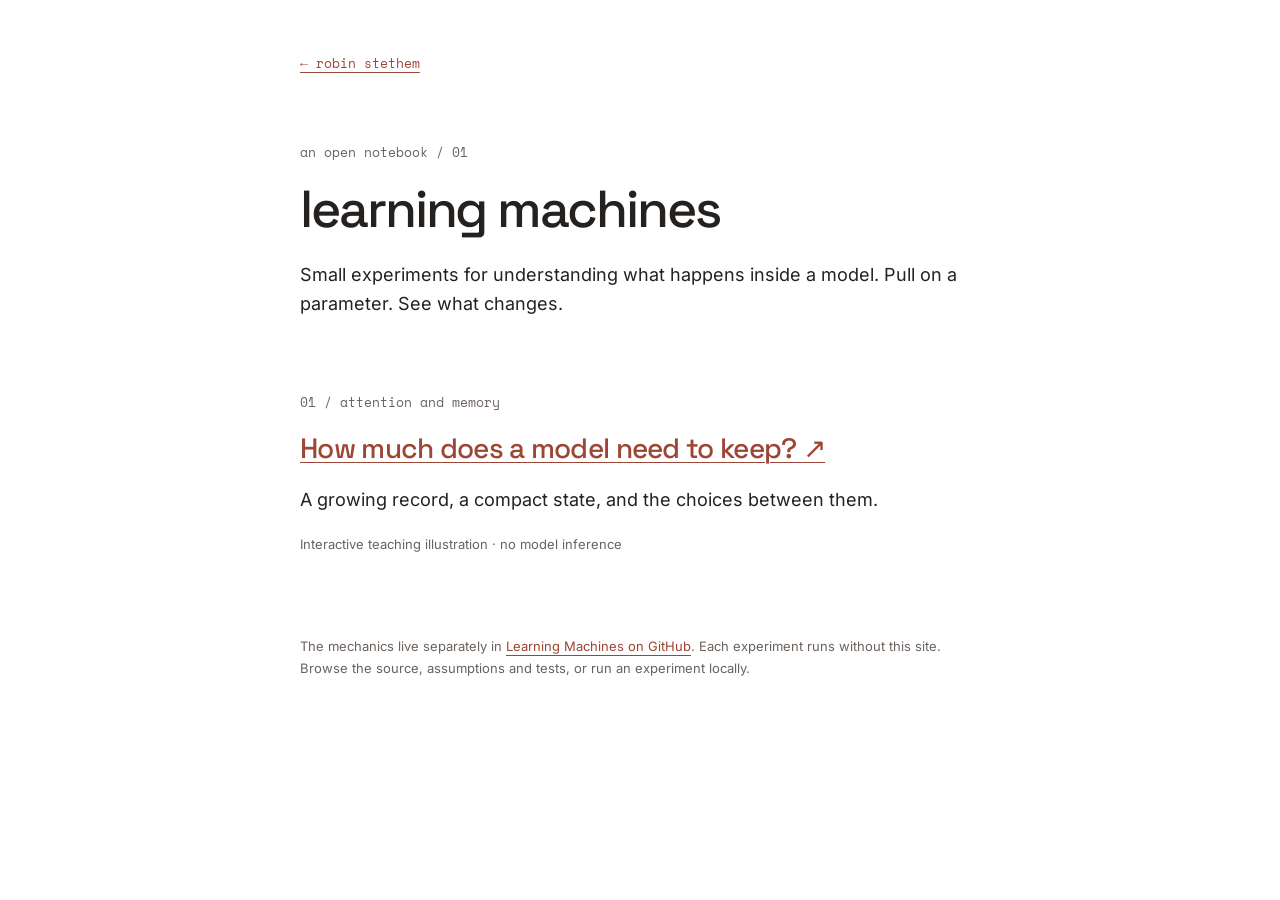
==== learning-machines/index.html @ f7db359e "Expose verified public source links and preserve mechanics MIT notice" ====
<!doctype html>
<html lang="en"><head><meta charset="utf-8"><meta name="viewport" content="width=device-width,initial-scale=1">
<title>Learning Machines · Robin Stethem</title><meta name="description" content="Small experiments for understanding machine learning.">
<link rel="canonical" href="https://stethem.com/learning-machines/">
<link rel="icon" href="../favicon.png"><link rel="stylesheet" href="../styles.css?v=20261029-2"><link rel="stylesheet" href="learning.css">
</head><body><main class="container learning-page">
<a class="back" href="../">← robin stethem</a>
<header><p class="eyebrow">an open notebook / 01</p><h1>learning machines</h1>
<p>Small experiments for understanding what happens inside a model. Pull on a parameter. See what changes.</p></header>
<section aria-labelledby="first"><p class="eyebrow">01 / attention and memory</p><h2 id="first"><a href="attention-and-memory/">How much does a model need to keep? <span aria-hidden="true">↗</span></a></h2><p>A growing record, a compact state, and the choices between them.</p><p class="small">Interactive teaching illustration · no model inference</p></section>
<footer><p>The mechanics live separately in <a href="https://github.com/rsteth/learning-machines">Learning Machines on GitHub</a>. Each experiment runs without this site. Browse the source, assumptions and tests, or run an experiment locally.</p></footer>
</main></body></html>
---- styles.css ----
@font-face {
    font-family: "Inter";
    src: url("fonts/inter-latin.woff2") format("woff2");
    font-style: normal;
    font-weight: 100 900;
    font-display: swap;
}

@font-face {
    font-family: "Space Grotesk";
    src: url("fonts/space-grotesk-latin.woff2") format("woff2");
    font-style: normal;
    font-weight: 300 700;
    font-display: swap;
}

@font-face {
    font-family: "Space Mono";
    src: url("fonts/space-mono-latin.woff2") format("woff2");
    font-style: normal;
    font-weight: 400;
    font-display: swap;
}

:root {
    --font-heading: "Space Grotesk", "Arial", sans-serif;
    --font-body: "Inter", "Arial", sans-serif;
    --font-mono: "Space Mono", "Courier New", monospace;
    --ink: #24211f;
    --muted: #6b625d;
    --accent: #9c4635;
    --accent-hover: #783326;
    --page-background: #fff;
    --header-background: #f3f1ed;
}

body {
    margin: 0;
    background: var(--page-background);
    color: var(--ink);
    font-family: var(--font-body);
    font-size: 18px;
    line-height: 1.6;
    text-align: center;
}

h1,
h2,
h3 {
    font-family: var(--font-heading);
    font-weight: 500;
}

.portfolio,
.project-detail,
.market-river-page {
    text-transform: lowercase;
}

code,
pre,
kbd,
samp {
    text-transform: none;
}

.container {
    max-width: 680px;
    margin: 0 auto;
    padding: 48px 28px 80px;
}

.centered-image {
    display: block;
    width: 100%;
    height: auto;
    margin: 0 auto;
}

.object-work {
    margin: 32px 0 0;
    text-align: left;
}

.object-work h1 {
    margin: 28px 0 20px;
    font-size: clamp(28px, 3.2vw, 38px);
    letter-spacing: -0.03em;
    line-height: 1.2;
}

.object-work p {
    margin: 24px 0;
    line-height: 1.6;
}

.container.portfolio {
    max-width: 1080px;
    padding: 48px 28px;
}

.portfolio-intro {
    margin: 0 -28px 48px;
    padding: 40px 28px 32px;
    background: var(--header-background);
}

.portfolio-intro h1 {
    margin: 0;
    font-size: clamp(48px, 4.2vw, 56px);
    line-height: 1.1;
    letter-spacing: -0.035em;
}

.project-grid {
    display: grid;
    grid-template-columns: repeat(2, minmax(0, 1fr));
    align-items: start;
    gap: 64px 32px;
    text-align: left;
}

.project-card {
    position: relative;
    min-width: 0;
}

.project-card--featured {
    grid-column: 1 / -1;
}

.project-card--last {
    grid-column: 2;
}

.project-card__content {
    display: block;
    color: inherit;
    text-decoration: none;
}

/* Only the title is the link; its ::after stretches over the whole card so
   the entire card stays clickable while the link text is just the title. */
.project-card__link {
    color: inherit;
    text-decoration: none;
}

.project-card__link::after {
    content: "";
    position: absolute;
    inset: 0;
}

.project-thumbnail {
    position: relative;
    display: block;
    aspect-ratio: 4 / 3;
    width: 100%;
    overflow: hidden;
    background: transparent;
}

.project-thumbnail img {
    position: absolute;
    inset: 0;
    display: block;
    width: 100%;
    height: 100%;
    object-fit: cover;
    object-position: center;
}

/* The museum keeps its natural composition at the full grid width. */
.project-card--featured .project-thumbnail {
    aspect-ratio: auto;
    overflow: visible;
}

.project-card--featured .project-thumbnail img {
    position: static;
    height: auto;
    object-fit: contain;
}

/* Keep the portrait's spoon bowl and the river's mountain/city in view. */
.project-thumbnail--spoon img {
    object-position: 50% 23%;
}

.project-thumbnail--market-river img {
    object-position: 50% 15%;
}

.project-card h2 {
    margin: 18px 0 10px;
    font-size: 26px;
    line-height: 1.25;
    letter-spacing: -0.025em;
}

.project-card p {
    margin: 0;
    font-size: 18px;
    line-height: 1.6;
}

.project-card__action {
    display: inline-block;
    margin-top: 14px;
    color: var(--accent);
    font-family: var(--font-mono);
    font-size: 14px;
    line-height: 1.6;
    text-decoration: underline;
    text-decoration-thickness: 1px;
    text-underline-offset: 0.25em;
}

.project-card__link:hover {
    color: inherit;
}

.project-card:has(.project-card__link:hover) .project-card__action {
    color: var(--accent-hover);
    text-decoration-thickness: 2px;
}

.project-card:has(.project-card__link:hover) h2 {
    text-decoration: underline;
    text-decoration-thickness: 1px;
    text-underline-offset: 0.18em;
}

/* Keyboard focus outlines the whole card, as before. */
@supports selector(:has(*)) {
    .project-card__link:focus-visible {
        outline: none;
    }

    .project-card:has(.project-card__link:focus-visible) {
        outline: 2px solid var(--accent);
        outline-offset: 5px;
        border-radius: 2px;
    }
}

.container.project-detail {
    padding-top: 48px;
    padding-bottom: 80px;
}

.project-detail__back {
    display: inline-block;
    font-family: var(--font-mono);
    font-size: 13px;
}

@media (max-width: 640px) {
    body {
        font-size: 17px;
    }

    .container.portfolio {
        padding: 56px 20px 40px;
    }

    .portfolio-intro {
        margin-right: -20px;
        margin-left: -20px;
        padding: 32px 20px 24px;
        margin-bottom: 36px;
    }

    .portfolio-intro h1 {
        font-size: clamp(36px, 8vw, 40px);
    }

    .project-grid {
        grid-template-columns: minmax(0, 1fr);
        gap: 48px;
    }

    .project-card--last {
        grid-column: auto;
    }

    .project-card p {
        font-size: 17px;
    }

    .container.project-detail {
        padding: 36px 20px 64px;
    }
}

.market-river {
    margin: 24px auto 72px;
    text-align: left;
}

.market-river-home {
    --market-current-width: min(558px, calc(100vw - 32px));
    --market-current-half: min(279px, calc(50vw - 16px));
    --market-peek-width: clamp(150px, 20vw, 240px);
    --market-carousel-edge: max(16px, calc(50vw - var(--market-current-half)));
    --market-card-body-height: 180px;
    --market-carousel-height: calc(var(--market-current-width) + var(--market-card-body-height) + 14px);
}

.market-river__status {
    margin: 0 0 12px;
    color: var(--muted);
    font-size: 13px;
    text-align: center;
}

.market-river-home__viewport {
    overflow-x: auto;
    overflow-y: hidden;
    overscroll-behavior-x: contain;
    scroll-padding-inline: var(--market-carousel-edge);
    scroll-snap-type: x mandatory;
    scrollbar-width: none;
    touch-action: pan-y;
    -webkit-overflow-scrolling: touch;
    width: 100vw;
    min-height: var(--market-carousel-height);
    margin-left: calc(50% - 50vw);
    padding: 2px 0 4px;
}

.market-river-home__viewport::-webkit-scrollbar,
.market-river-gallery__day-rail::-webkit-scrollbar {
    display: none;
}

.market-river-home__track {
    display: flex;
    width: max-content;
    gap: 20px;
    align-items: flex-start;
    padding: 4px var(--market-carousel-edge) 8px;
}

.market-river-home .market-river__card {
    width: var(--market-peek-width);
}

.market-river-home .market-river__card--current {
    width: var(--market-current-width);
}

.market-river-home .market-river__card--current .market-river__card-body {
    box-sizing: border-box;
    width: min(500px, calc(100vw - 40px));
    min-height: var(--market-card-body-height);
    margin-right: auto;
    margin-left: auto;
    padding-right: 20px;
    padding-left: 20px;
}

.market-river-gallery .market-river__card--current .market-river__card-body {
    min-height: var(--market-card-body-height);
}

.market-river__card {
    overflow: hidden;
    min-width: 0;
    flex: 0 0 auto;
    border: 1px solid #ddd;
    border-radius: 8px;
    background: #fff;
}

.market-river-home .market-river__card,
.market-river-gallery .market-river__card {
    margin-top: calc((var(--market-current-width) - var(--market-peek-width)) / 2);
    scroll-snap-align: center;
    scroll-snap-stop: always;
    border: 0;
    border-radius: 0;
    background: transparent;
    opacity: 0.7;
    transition:
        width 180ms ease,
        margin-top 180ms ease,
        opacity 180ms ease;
}

.market-river-home .market-river__card--current,
.market-river-gallery .market-river__card--current {
    margin-top: 0;
    opacity: 1;
}

.market-river-home .market-river__card:not(.market-river__card--current) .market-river__card-body,
.market-river-gallery .market-river__card:not(.market-river__card--current) .market-river__card-body {
    display: none;
}

.market-river-home .market-river__card:not(.market-river__card--current) .market-river__image-wrap,
.market-river-gallery .market-river__card:not(.market-river__card--current) .market-river__image-wrap {
    --market-image-feather: 28px;
    cursor: pointer;
}

.market-river__image-wrap,
.market-river__placeholder,
.market-river__image-error {
    display: grid;
    width: 100%;
    aspect-ratio: 1 / 1;
    place-items: center;
    background: #f4f4f4;
    color: #777;
    font-size: 13px;
}

.market-river__image-wrap {
    --market-image-feather: 48px;
    position: relative;
    overflow: hidden;
    background: #fff;
}

.market-river__image-wrap::after {
    content: "";
    position: absolute;
    inset: 0;
    pointer-events: none;
    background:
        linear-gradient(to right, #fff 0, rgba(255, 255, 255, 0.84) 12px, rgba(255, 255, 255, 0) var(--market-image-feather)),
        linear-gradient(to left, #fff 0, rgba(255, 255, 255, 0.84) 12px, rgba(255, 255, 255, 0) var(--market-image-feather)),
        linear-gradient(to bottom, #fff 0, rgba(255, 255, 255, 0.84) 12px, rgba(255, 255, 255, 0) var(--market-image-feather)),
        linear-gradient(to top, #fff 0, rgba(255, 255, 255, 0.84) 12px, rgba(255, 255, 255, 0) var(--market-image-feather));
}

.market-river__image-wrap img {
    display: block;
    width: 100%;
    height: 100%;
    object-fit: cover;
}

.market-river__image-wrap img[hidden],
.market-river__image-error[hidden] {
    display: none;
}

.market-river__image-error {
    padding: 12px;
    box-sizing: border-box;
    text-align: center;
}

.market-river__image-link {
    display: block;
    color: inherit;
}

.market-river__image-link:hover {
    text-decoration: none;
}

.market-river__image-link:hover img {
    filter: contrast(1.03);
}

.market-river__card-body {
    padding: 12px;
    text-align: left;
}

.market-river__eyebrow {
    display: flex;
    flex-wrap: wrap;
    gap: 4px 8px;
    justify-content: space-between;
    color: var(--muted);
    font-size: 12px;
    text-transform: lowercase;
}

.market-river__eyebrow span {
    color: #111;
    font-weight: 700;
}

.market-river__caption {
    margin: 10px 0 14px;
    font-size: 17px;
    line-height: 1.6;
}

.market-river__moods {
    display: grid;
    gap: 8px;
    margin: 0;
}

.market-river__moods div {
    min-width: 0;
}

.market-river__moods dt {
    margin-bottom: 2px;
    color: var(--muted);
    font-size: 11px;
    text-transform: lowercase;
}

.market-river__moods dd {
    margin: 0;
    overflow-wrap: anywhere;
    font-size: 13px;
}

.market-river__metadata {
    margin: 12px 0 0;
    font-size: 12px;
}

.market-river__card--empty {
    width: var(--market-current-width, 320px);
    border-style: dashed;
    color: #777;
}

.market-river__card--empty h3,
.market-river__card--empty p {
    margin-right: 12px;
    margin-left: 12px;
    text-align: center;
}

.market-river__card--empty h3 {
    margin-top: 12px;
    margin-bottom: 4px;
    color: #555;
    font-size: 14px;
}

.market-river__card--empty p {
    margin-top: 0;
    margin-bottom: 12px;
    font-size: 13px;
}

.market-river-page {
    max-width: none;
    margin: 0;
    padding: 40px 0 56px;
    text-align: left;
}

.market-river-page__back {
    display: inline-block;
    margin-left: 24px;
    color: var(--accent);
    font-family: var(--font-mono);
    font-size: 13px;
}

.market-river-page__header {
    max-width: 600px;
    margin: 48px auto 28px;
    padding: 0 20px;
    text-align: center;
}

.market-river-page h1 {
    margin: 0 0 16px;
    font-size: clamp(36px, 4.2vw, 52px);
    letter-spacing: -0.035em;
    line-height: 1.1;
}

.market-river-gallery {
    --market-current-width: min(620px, calc(100vw - 48px));
    --market-current-half: min(310px, calc(50vw - 24px));
    --market-peek-width: clamp(150px, 22vw, 280px);
    --market-carousel-edge: max(24px, calc(50vw - var(--market-current-half)));
    --market-card-body-height: 190px;
    --market-carousel-height: calc(var(--market-current-width) + var(--market-card-body-height) + 32px);
    overflow: hidden;
}

.market-river-gallery__day-rail {
    display: flex;
    gap: 20px;
    overflow-x: auto;
    overscroll-behavior-x: contain;
    padding: 4px var(--market-carousel-edge) 28px;
    scroll-padding-inline: var(--market-carousel-edge);
    scroll-snap-type: x mandatory;
    scrollbar-width: none;
    align-items: flex-start;
    touch-action: pan-y;
    min-height: var(--market-carousel-height);
    -webkit-overflow-scrolling: touch;
}

.market-river-gallery .market-river__card {
    width: var(--market-peek-width);
}

.market-river-gallery .market-river__card--current {
    width: var(--market-current-width);
}

.market-river-page__repo {
    margin: 8px 24px 0;
    font-size: 14px;
    text-align: center;
}

.container > a + p {
    margin-bottom: 60px;
}

a {
    color: var(--accent);
    text-decoration: underline;
    text-decoration-thickness: 1px;
    text-underline-offset: 0.25em;
}

a:hover {
    color: var(--accent-hover);
    text-decoration-thickness: 2px;
}

a:focus-visible,
button:focus-visible,
[tabindex]:focus-visible {
    outline: 2px solid var(--accent);
    outline-offset: 5px;
    border-radius: 2px;
}

.social-links {
    display: flex;
    flex-wrap: wrap;
    justify-content: center;
    gap: 4px 24px;
    margin-top: 20px;
    color: var(--muted);
    font-family: var(--font-mono);
    font-size: 13px;
    line-height: 2;
}

.social-links a {
    display: inline-flex;
    align-items: center;
    min-height: 32px;
}

@media (min-width: 641px) {
    .market-river-home__viewport,
    .market-river-gallery__day-rail {
        overflow-x: hidden;
        scroll-snap-type: none;
    }
}

@media (max-width: 640px) {
    .container {
        padding: 30svh 16px 32px;
    }

    .market-river {
        margin-bottom: 60px;
    }

    .market-river-home__track {
        gap: 14px;
    }

    .market-river-home,
    .market-river-gallery {
        --market-peek-width: 160px;
    }

    .market-river-page {
        padding-top: 28px;
    }

    .market-river-page__back {
        margin-left: 16px;
    }

    .market-river-gallery__day-rail {
        gap: 14px;
    }

    .market-river-page__repo {
        margin-right: 16px;
        margin-left: 16px;
    }
}

.market-river-gallery__rail {
    display: grid;
    grid-template-columns: minmax(0, 1fr);
    gap: 24px;
}

/* Keep each scroll viewport within the page instead of its cards’ intrinsic width. */
.market-river-gallery__day {
    min-width: 0;
}

.market-river-gallery__date {
    margin: 0 24px 8px;
    text-align: center;
    color: var(--muted);
    font-size: 12px;
    font-weight: normal;
    text-transform: lowercase;
}

.market-river-gallery__day:not(.market-river-gallery__day--current) .market-river-gallery__day-rail {
    min-height: 0;
}

.market-river-gallery__day:not(.market-river-gallery__day--current) .market-river__card {
    margin-top: 0;
}

.market-river-gallery__day--current .market-river-gallery__date {
    color: #111;
}

.market-river-gallery .market-river__card:focus-visible {
    outline: 2px solid var(--accent);
    outline-offset: -2px;
}

.market-river-gallery__date button {
    border: 0;
    padding: 4px 8px;
    background: transparent;
    color: inherit;
    font: inherit;
    text-transform: inherit;
    cursor: pointer;
}

.market-river__status,
.market-river__eyebrow,
.market-river__moods dt,
.market-river__metadata,
.market-river-page__repo,
.market-river-gallery__date {
    font-family: var(--font-mono);
}

.market-river__eyebrow span {
    font-weight: 400;
}

/* The poster remains visible until video playback actually starts. */
.project-card--featured { position: relative; }
.museum-animation__video {
    position: absolute;
    inset: 0;
    width: 100%;
    height: 100%;
    object-fit: contain;
    pointer-events: none;
}
.museum-animation__video[hidden],
.museum-animation__toggle[hidden] { display: none; }
.museum-animation__toggle {
    position: absolute;
    top: 12px;
    right: 12px;
    z-index: 1;
    border: 1px solid currentColor;
    border-radius: 3px;
    padding: 6px 10px;
    background: #fff;
    color: var(--accent);
    font: 13px/1.4 var(--font-mono);
    cursor: pointer;
}
.museum-animation__toggle:hover { color: var(--accent-hover); }
---- learning-machines/learning.css ----
/* Companion pages use the site's existing fonts and palette. */
.learning-page { text-align:left; padding-top:48px; }
.learning-page a { color:var(--accent); text-underline-offset:4px; }
.learning-page .back { font-family:var(--font-mono);font-size:13px; }
.learning-page header {margin:64px 0 72px;}
.learning-page h1 {font-size:clamp(36px,6vw,52px);line-height:1.08;letter-spacing:-.04em;margin:16px 0 24px;}
.learning-page h2 {font-size:28px;line-height:1.25;letter-spacing:-.025em;margin:14px 0 20px;}
.learning-page h3 {font-size:18px;margin:0 0 18px;}
.learning-page p {margin:18px 0;}
.learning-page section {margin:0 0 80px;}
.learning-page .eyebrow,.learning-page .small, .learning-page footer {font-size:13px;color:var(--muted);line-height:1.7;}
.learning-page .eyebrow {font-family:var(--font-mono);}
.learning-page footer {margin-top:64px;}
.learning-page label[for=context] {display:flex;justify-content:space-between;gap:10px;font-size:14px;margin-top:32px;flex-wrap:wrap;}
.learning-page output {font-family:var(--font-mono);font-size:13px;}
.learning-page input[type=range] {width:100%;margin:16px 0 8px;accent-color:var(--accent);height:28px;box-sizing:border-box;}
.range-ends {display:flex;justify-content:space-between;gap:12px;}
.growth-chart {width:100%;height:auto;margin:24px 0 0;overflow:visible;}
.growth-chart path {fill:none;stroke-width:2;}
.growth-chart .axis {stroke:#d8d3cf;stroke-width:1;}
.growth-chart .full-line {stroke:var(--accent);}
.growth-chart .hybrid-line {stroke:var(--ink);stroke-dasharray:6 3;}
.growth-chart .recurrent-line {stroke:var(--muted);stroke-dasharray:2 3;}
.growth-chart text {font-family:var(--font-mono);font-size:11px;fill:var(--muted);}
#cursor {stroke:var(--muted);stroke-dasharray:3 5;stroke-width:1;}
.readings {margin:12px 0 24px;font-size:14px;}
.readings div {display:flex;justify-content:space-between;padding:8px 0;border-bottom:1px solid #e8e4e0;gap:12px;}
.readings dd {font-family:var(--font-mono);font-size:13px;margin:0;}
.key {display:inline-block;width:16px;border-top:2px solid var(--accent);vertical-align:middle;margin-right:10px;}
.key.hybrid {border-color:var(--ink);border-top-style:dashed;}.key.recurrent {border-color:var(--muted);border-top-style:dotted;}
.learning-page fieldset {border:0;padding:0;margin:28px 0;display:flex;flex-wrap:wrap;gap:12px 24px;}
.learning-page legend {margin-bottom:12px;}
.choice {font-size:14px;display:flex;align-items:center;gap:8px;min-height:36px;}
.choice input {accent-color:var(--accent);width:18px;height:18px;}
.layers {display:grid;grid-template-columns:repeat(16,minmax(0,1fr));gap:5px;}
.layer {display:flex;flex-direction:column;align-items:center;justify-content:center;min-height:48px;background:#f3f1ed;font-family:var(--font-mono);font-size:12px;border:1px solid #d9d2cd;}
.layer small {font-size:9px;}.layer.attention {background:var(--ink);color:white;border-color:var(--ink);}.layer.converted {background:var(--accent);color:white;border-color:var(--accent);}.layer.adapted {border-style:dashed;}
.step-controls {display:flex;justify-content:space-between;gap:10px;align-items:center;margin:28px 0;}
.learning-page button {font:13px var(--font-mono);color:var(--ink);background:white;border:1px solid #c5bcb6;border-radius:2px;padding:10px 12px;min-height:44px;cursor:pointer;}
.learning-page button:disabled {opacity:.45;cursor:default;}
.learning-page :focus-visible {outline:3px solid var(--accent);outline-offset:4px;}
.toy-columns {display:grid;grid-template-columns:1fr 1fr;gap:32px;min-height:240px;border-block:1px solid #e8e4e0;padding:24px 0;font-size:14px;}
.toy-columns ol {padding-left:20px;}.toy-columns li {padding:3px 0;}.toy-columns dl {margin:0;}.toy-columns dl div {display:flex;gap:20px;margin:8px 0;}.toy-columns dd {margin:0;font-family:var(--font-mono);font-size:13px;}
.learning-page details {border-top:1px solid #e8e4e0;padding-top:24px;font-size:13px;color:var(--muted);}
.learning-page summary {cursor:pointer;min-height:36px;font-family:var(--font-mono);color:var(--ink);}
.source-details code {overflow-wrap:anywhere;font-size:12px;}
@media(max-width:540px) {.learning-page {padding-inline:22px;}.learning-page header {margin:48px 0 56px;}.learning-page section {margin-bottom:64px;}.layers {grid-template-columns:repeat(8,minmax(0,1fr));}.toy-columns {grid-template-columns:1fr;min-height:0;gap:24px;}.step-controls {flex-wrap:wrap;}.step-controls output {order:-1;width:100%;}.readings div {font-size:13px;}}
@media(prefers-reduced-motion:reduce) {.learning-page *, .learning-page *::before, .learning-page *::after {animation:none!important;transition:none!important;scroll-behavior:auto!important;}}
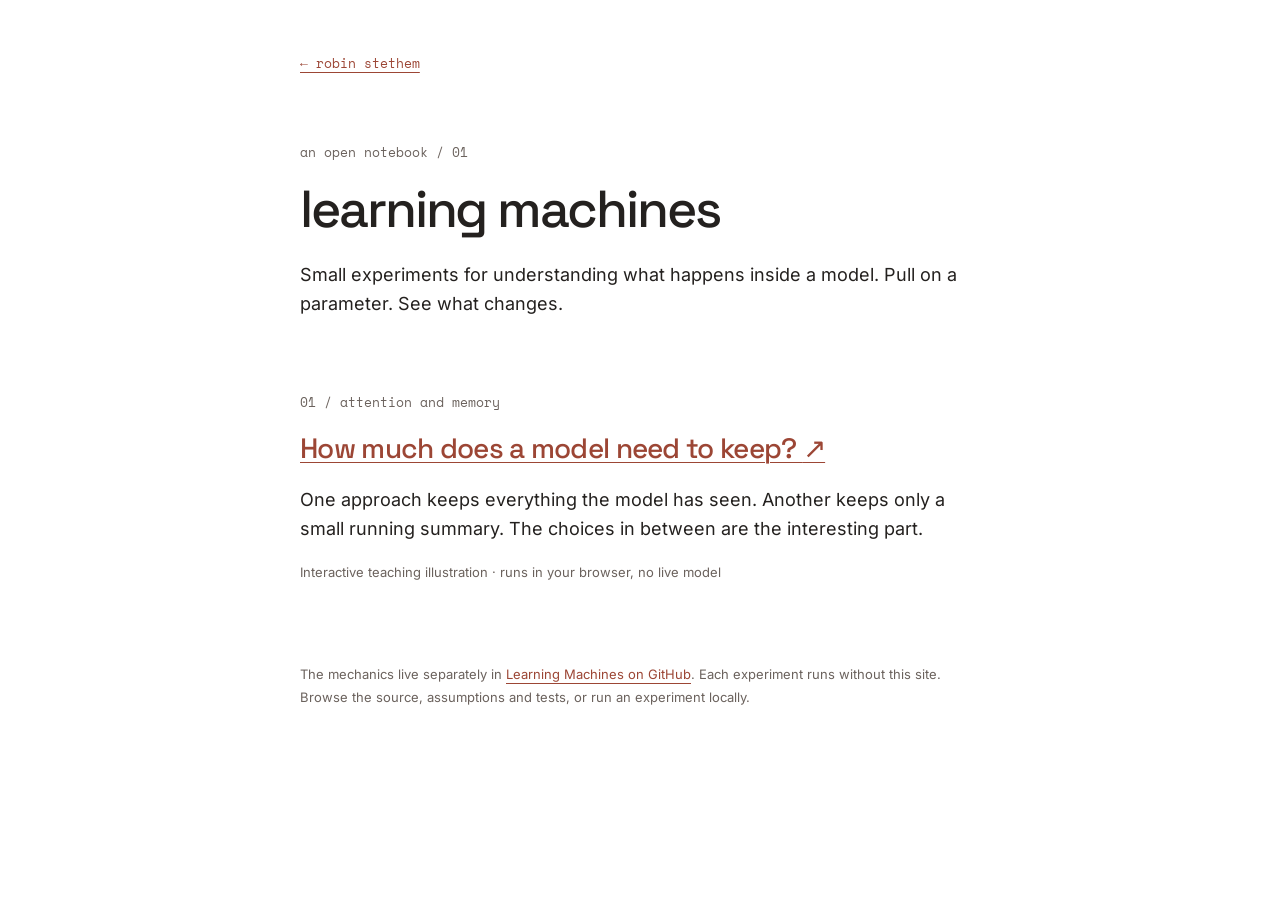
==== commit 9719a795: "Clarify Learning Machines introductory copy" ====
--- a/learning-machines/index.html
+++ b/learning-machines/index.html
@@ -7,6 +7,6 @@
 <a class="back" href="../">← robin stethem</a>
 <header><p class="eyebrow">an open notebook / 01</p><h1>learning machines</h1>
 <p>Small experiments for understanding what happens inside a model. Pull on a parameter. See what changes.</p></header>
-<section aria-labelledby="first"><p class="eyebrow">01 / attention and memory</p><h2 id="first"><a href="attention-and-memory/">How much does a model need to keep? <span aria-hidden="true">↗</span></a></h2><p>A growing record, a compact state, and the choices between them.</p><p class="small">Interactive teaching illustration · no model inference</p></section>
+<section aria-labelledby="first"><p class="eyebrow">01 / attention and memory</p><h2 id="first"><a href="attention-and-memory/">How much does a model need to keep? <span aria-hidden="true">↗</span></a></h2><p>One approach keeps everything the model has seen. Another keeps only a small running summary. The choices in between are the interesting part.</p><p class="small">Interactive teaching illustration · runs in your browser, no live model</p></section>
 <footer><p>The mechanics live separately in <a href="https://github.com/rsteth/learning-machines">Learning Machines on GitHub</a>. Each experiment runs without this site. Browse the source, assumptions and tests, or run an experiment locally.</p></footer>
 </main></body></html>
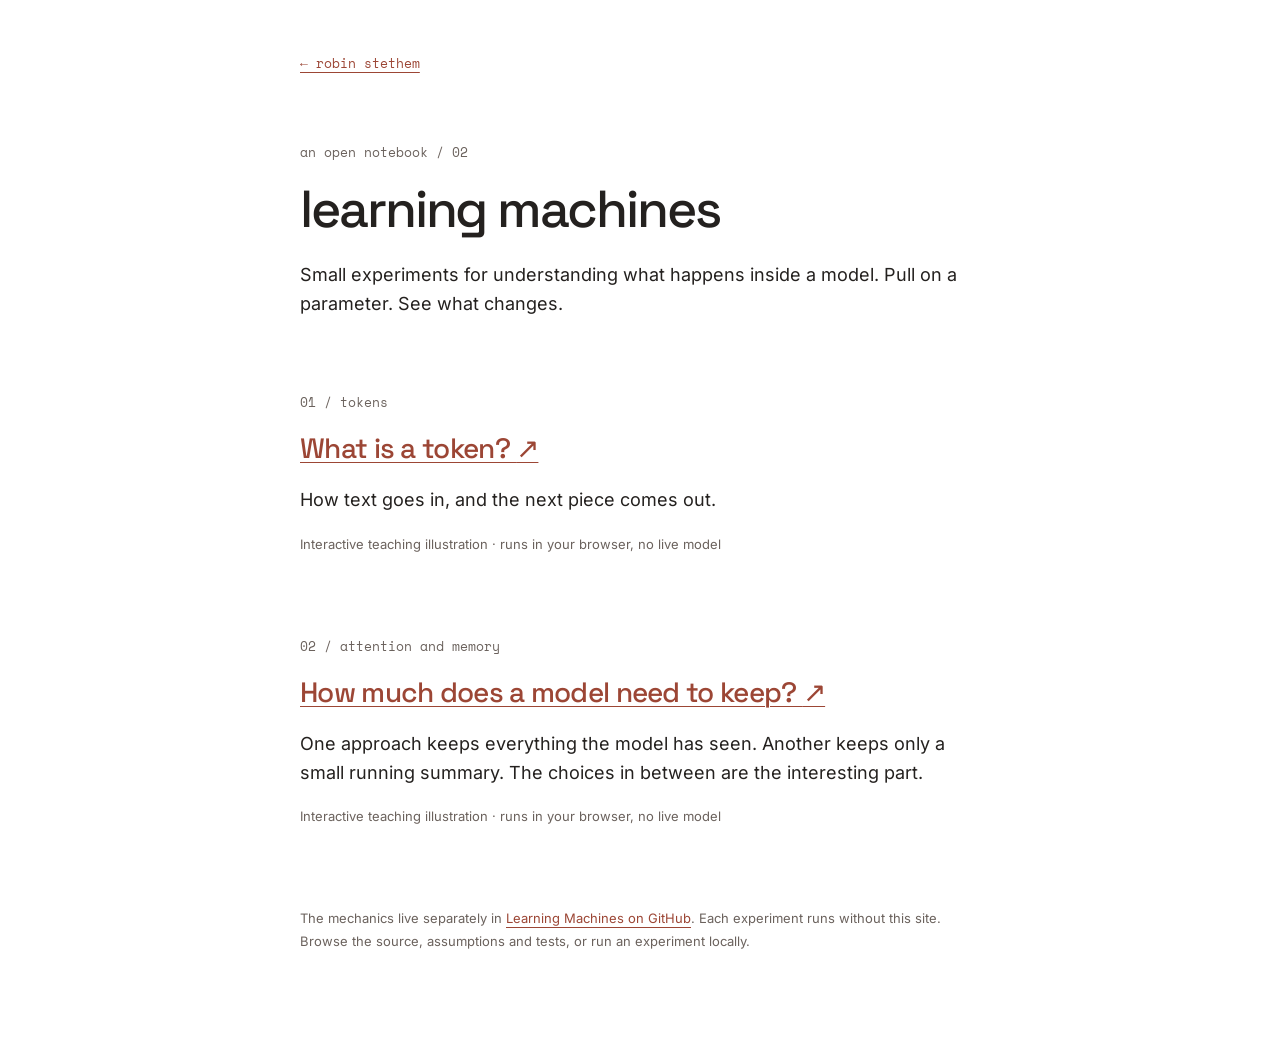
==== commit 093dce2e: "Add token study as Learning Machines 01" ====
--- a/learning-machines/index.html
+++ b/learning-machines/index.html
@@ -5,8 +5,9 @@
 <link rel="icon" href="../favicon.png"><link rel="stylesheet" href="../styles.css?v=20261029-2"><link rel="stylesheet" href="learning.css">
 </head><body><main class="container learning-page">
 <a class="back" href="../">← robin stethem</a>
-<header><p class="eyebrow">an open notebook / 01</p><h1>learning machines</h1>
+<header><p class="eyebrow">an open notebook / 02</p><h1>learning machines</h1>
 <p>Small experiments for understanding what happens inside a model. Pull on a parameter. See what changes.</p></header>
-<section aria-labelledby="first"><p class="eyebrow">01 / attention and memory</p><h2 id="first"><a href="attention-and-memory/">How much does a model need to keep? <span aria-hidden="true">↗</span></a></h2><p>One approach keeps everything the model has seen. Another keeps only a small running summary. The choices in between are the interesting part.</p><p class="small">Interactive teaching illustration · runs in your browser, no live model</p></section>
+<section aria-labelledby="tokens"><p class="eyebrow">01 / tokens</p><h2 id="tokens"><a href="tokens/">What is a token? <span aria-hidden="true">↗</span></a></h2><p>How text goes in, and the next piece comes out.</p><p class="small">Interactive teaching illustration · runs in your browser, no live model</p></section>
+<section aria-labelledby="second"><p class="eyebrow">02 / attention and memory</p><h2 id="second"><a href="attention-and-memory/">How much does a model need to keep? <span aria-hidden="true">↗</span></a></h2><p>One approach keeps everything the model has seen. Another keeps only a small running summary. The choices in between are the interesting part.</p><p class="small">Interactive teaching illustration · runs in your browser, no live model</p></section>
 <footer><p>The mechanics live separately in <a href="https://github.com/rsteth/learning-machines">Learning Machines on GitHub</a>. Each experiment runs without this site. Browse the source, assumptions and tests, or run an experiment locally.</p></footer>
 </main></body></html>
--- a/styles.css
+++ b/styles.css
@@ -788,3 +788,11 @@
     cursor: pointer;
 }
 .museum-animation__toggle:hover { color: var(--accent-hover); }
+
+/* Learning Machines thumbnail only. The existing stretched link owns interaction. */
+.project-thumbnail--learning .learning-thumbnail-art {display:block;width:100%;height:100%;pointer-events:none;}
+@media (hover:hover) and (pointer:fine) and (prefers-reduced-motion:no-preference) {
+ .project-thumbnail--learning .learning-thumb-slab {transition:transform 180ms ease-out;}
+ .project-card:has(.project-card__link:hover) .learning-thumb-slab,
+ .project-card:has(.project-card__link:focus-visible) .learning-thumb-slab {transform:translateY(var(--slab-lift));}
+}
--- a/learning-machines/learning.css
+++ b/learning-machines/learning.css
@@ -46,3 +46,38 @@
 .source-details code {overflow-wrap:anywhere;font-size:12px;}
 @media(max-width:540px) {.learning-page {padding-inline:22px;}.learning-page header {margin:48px 0 56px;}.learning-page section {margin-bottom:64px;}.layers {grid-template-columns:repeat(8,minmax(0,1fr));}.toy-columns {grid-template-columns:1fr;min-height:0;gap:24px;}.step-controls {flex-wrap:wrap;}.step-controls output {order:-1;width:100%;}.readings div {font-size:13px;}}
 @media(prefers-reduced-motion:reduce) {.learning-page *, .learning-page *::before, .learning-page *::after {animation:none!important;transition:none!important;scroll-behavior:auto!important;}}
+
+/* Warm, pixel-dithered study artwork; semantic text stays at device resolution. */
+.learning-study {--page-background:#f6f3eb;--ink:#302e28;--muted:#6b695f;--accent:#9c523d;}
+.learning-study .learning-page {max-width:1000px;}
+.learning-study section {padding-top:28px;border-top:1px solid #d5d1c6;}
+.visual-panel {margin:30px 0 20px;}
+.visual-panel[hidden],.layers[hidden] {display:none;}
+.visual-panel canvas {display:block;width:100%;height:auto;image-rendering:pixelated;}
+.visual-note {font:12px var(--font-mono);color:var(--muted);text-align:right;}
+.visual-fallback-hidden {display:none;}
+.learning-study .readings {display:grid;grid-template-columns:repeat(3,minmax(0,1fr));gap:16px;margin:24px 0;}
+.learning-study .readings div {display:block;border:0;padding:0;}
+.learning-study .readings dd {font:28px var(--font-heading);margin-top:8px;}
+.learning-study .readings dt {font:12px var(--font-mono);}
+.learning-study .key {width:10px;height:10px;border:0;background:#c67f5d;}
+.learning-study .key.hybrid {background:#c2a66a;}.learning-study .key.recurrent {background:#9caa87;}
+.layer-ranges {display:grid;grid-template-columns:repeat(4,1fr);text-align:center;font:12px var(--font-mono);color:var(--muted);}
+.layer-navigation {display:flex;justify-content:space-between;align-items:center;gap:12px;margin-top:24px;}
+.layer-inspector {display:flex;gap:16px;align-items:center;flex-wrap:wrap;margin-top:24px;font:13px var(--font-mono);}
+.layer-inspector select {max-width:100%;min-height:44px;background:#f6f3eb;border:1px solid #c5bfb2;color:var(--ink);font:13px var(--font-mono);padding:8px;}
+#layer-canvas {cursor:pointer;}
+.learning-study button {background:#f6f3eb;border-color:#c5bfb2;}
+.learning-study .toy-columns {border-color:#d5d1c6;}
+.learning-study .choice {padding:8px 12px;border:1px solid #d5d1c6;border-radius:4px;}
+.learning-study .choice:has(input:checked) {background:#e7e6d9;}
+@media(max-width:540px) {
+ .learning-study .readings {gap:8px;}.learning-study .readings dd {font-size:19px;}.learning-study .readings dt {font-size:10px;}
+ .layer-navigation {flex-wrap:wrap;}.layer-navigation output {order:-1;width:100%;text-align:center;}
+ .layer-inspector {display:block;}.layer-inspector select {display:block;width:100%;margin-top:10px;}
+ .layer-ranges {font-size:10px;}
+}
+.layer-scene,.growth-scene {position:relative;}
+.layer-ranges {position:absolute;inset:0;align-items:end;pointer-events:none;font-size:11px;}
+.growth-ticks span {position:absolute;left:0;font:10px var(--font-mono);color:var(--muted);transform:translateY(-50%);}
+@media(max-width:540px) {.layer-ranges {grid-template-columns:repeat(2,1fr);grid-template-rows:repeat(2,1fr);font-size:11px;}.growth-ticks span {font-size:8px;}.visual-note {font-size:11px;text-align:left;}}
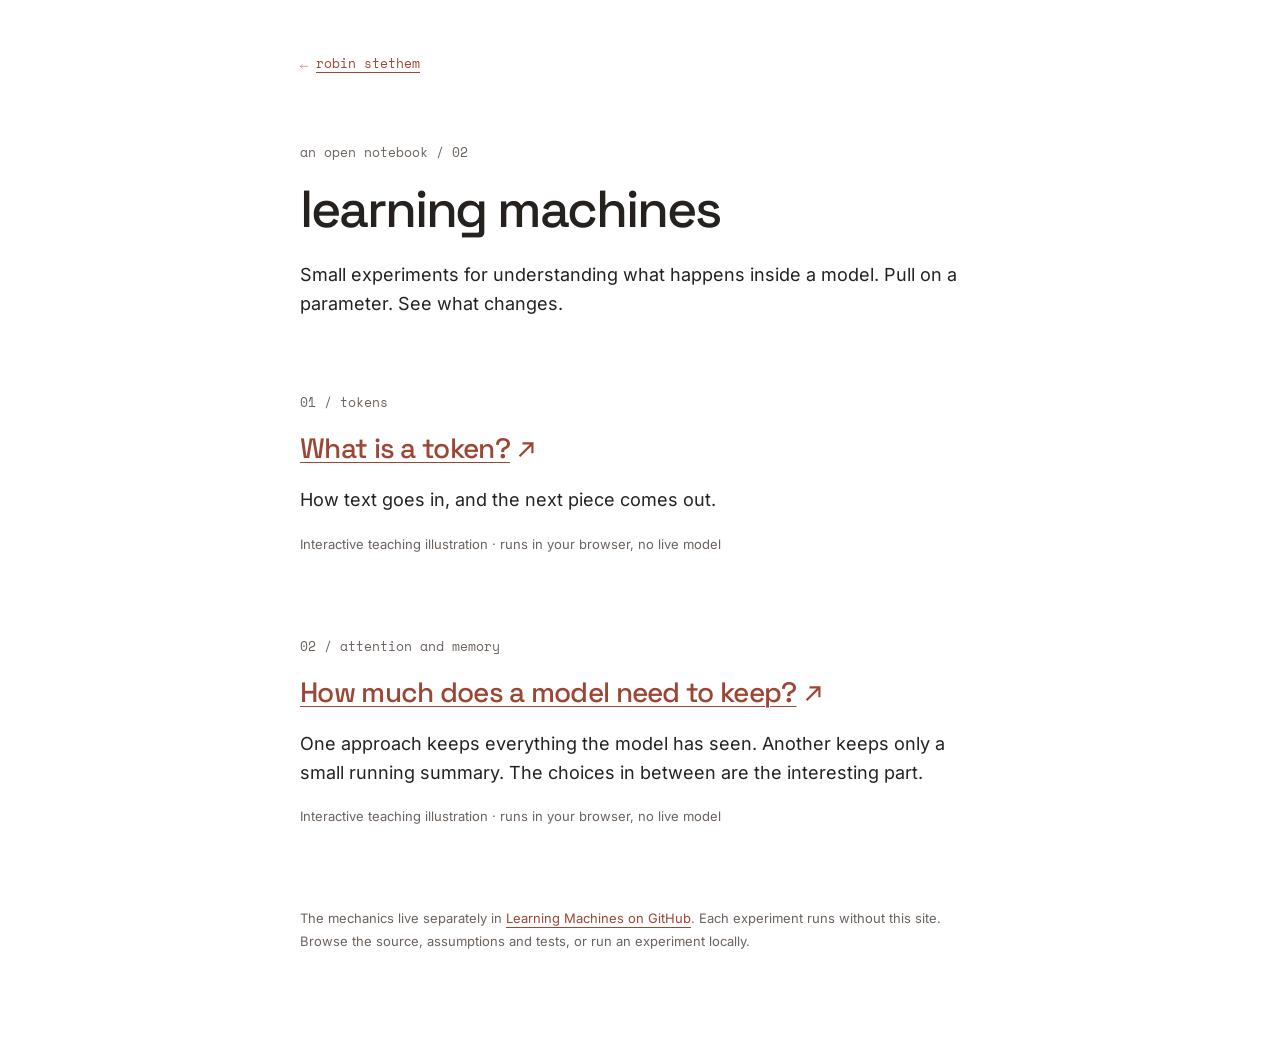
==== commit 8684189e: "thumb and svg updates The ↗ after each experiment title and the ← in the back link were text glyphs," ====
--- a/learning-machines/index.html
+++ b/learning-machines/index.html
@@ -2,12 +2,12 @@
 <html lang="en"><head><meta charset="utf-8"><meta name="viewport" content="width=device-width,initial-scale=1">
 <title>Learning Machines · Robin Stethem</title><meta name="description" content="Small experiments for understanding machine learning.">
 <link rel="canonical" href="https://stethem.com/learning-machines/">
-<link rel="icon" href="../favicon.png"><link rel="stylesheet" href="../styles.css?v=20261029-2"><link rel="stylesheet" href="learning.css">
+<link rel="icon" href="../favicon.png"><link rel="stylesheet" href="../styles.css?v=20261029-2"><link rel="stylesheet" href="learning.css?v=20261105-arrows">
 </head><body><main class="container learning-page">
-<a class="back" href="../">← robin stethem</a>
+<a class="back" href="../"><svg class="arrow arrow-w" viewBox="0 0 24 14" aria-hidden="true" focusable="false"><path d="M24 7H1.2M7.2 1 1.2 7l6 6"/></svg>robin stethem</a>
 <header><p class="eyebrow">an open notebook / 02</p><h1>learning machines</h1>
 <p>Small experiments for understanding what happens inside a model. Pull on a parameter. See what changes.</p></header>
-<section aria-labelledby="tokens"><p class="eyebrow">01 / tokens</p><h2 id="tokens"><a href="tokens/">What is a token? <span aria-hidden="true">↗</span></a></h2><p>How text goes in, and the next piece comes out.</p><p class="small">Interactive teaching illustration · runs in your browser, no live model</p></section>
-<section aria-labelledby="second"><p class="eyebrow">02 / attention and memory</p><h2 id="second"><a href="attention-and-memory/">How much does a model need to keep? <span aria-hidden="true">↗</span></a></h2><p>One approach keeps everything the model has seen. Another keeps only a small running summary. The choices in between are the interesting part.</p><p class="small">Interactive teaching illustration · runs in your browser, no live model</p></section>
+<section aria-labelledby="tokens"><p class="eyebrow">01 / tokens</p><h2 id="tokens"><a href="tokens/">What is a token?<svg class="arrow arrow-ne" viewBox="0 0 24 24" aria-hidden="true" focusable="false"><path d="M2.2 21.8 20.6 3.4M6.4 3.4h14.2v14.2"/></svg></a></h2><p>How text goes in, and the next piece comes out.</p><p class="small">Interactive teaching illustration · runs in your browser, no live model</p></section>
+<section aria-labelledby="second"><p class="eyebrow">02 / attention and memory</p><h2 id="second"><a href="attention-and-memory/">How much does a model need to keep?<svg class="arrow arrow-ne" viewBox="0 0 24 24" aria-hidden="true" focusable="false"><path d="M2.2 21.8 20.6 3.4M6.4 3.4h14.2v14.2"/></svg></a></h2><p>One approach keeps everything the model has seen. Another keeps only a small running summary. The choices in between are the interesting part.</p><p class="small">Interactive teaching illustration · runs in your browser, no live model</p></section>
 <footer><p>The mechanics live separately in <a href="https://github.com/rsteth/learning-machines">Learning Machines on GitHub</a>. Each experiment runs without this site. Browse the source, assumptions and tests, or run an experiment locally.</p></footer>
 </main></body></html>
--- a/learning-machines/learning.css
+++ b/learning-machines/learning.css
@@ -81,3 +81,78 @@
 .layer-ranges {position:absolute;inset:0;align-items:end;pointer-events:none;font-size:11px;}
 .growth-ticks span {position:absolute;left:0;font:10px var(--font-mono);color:var(--muted);transform:translateY(-50%);}
 @media(max-width:540px) {.layer-ranges {grid-template-columns:repeat(2,1fr);grid-template-rows:repeat(2,1fr);font-size:11px;}.growth-ticks span {font-size:8px;}.visual-note {font-size:11px;text-align:left;}}
+
+/* Instrument system (v2): hairline-grid panels, viewfinder corners, one meaning per colour.
+   terracotta = full attention · sage = recurrent / GDN · ochre = hybrid / converted.
+   Token values use shape, not colour: filled dot = positive, ring = negative, tick = zero. */
+.learning-study {--hair:#e6e1d4;--frame:#302e28;--attention:#c67f5d;--recurrent:#9caa87;--hybrid:#c2a66a;}
+.viewfinder,.learning-study .visual-panel {--vf:var(--frame);--vf-len:14px;position:relative;
+ background:
+  linear-gradient(var(--vf),var(--vf)) 0 0/var(--vf-len) 1px no-repeat,linear-gradient(var(--vf),var(--vf)) 0 0/1px var(--vf-len) no-repeat,
+  linear-gradient(var(--vf),var(--vf)) 100% 0/var(--vf-len) 1px no-repeat,linear-gradient(var(--vf),var(--vf)) 100% 0/1px var(--vf-len) no-repeat,
+  linear-gradient(var(--vf),var(--vf)) 0 100%/var(--vf-len) 1px no-repeat,linear-gradient(var(--vf),var(--vf)) 0 100%/1px var(--vf-len) no-repeat,
+  linear-gradient(var(--vf),var(--vf)) 100% 100%/var(--vf-len) 1px no-repeat,linear-gradient(var(--vf),var(--vf)) 100% 100%/1px var(--vf-len) no-repeat;}
+.learning-study .visual-panel {padding:28px;margin:32px 0 20px;
+ background-color:#f6f3eb;background-image:
+  linear-gradient(var(--vf),var(--vf)),linear-gradient(var(--vf),var(--vf)),linear-gradient(var(--vf),var(--vf)),linear-gradient(var(--vf),var(--vf)),
+  linear-gradient(var(--vf),var(--vf)),linear-gradient(var(--vf),var(--vf)),linear-gradient(var(--vf),var(--vf)),linear-gradient(var(--vf),var(--vf)),
+  linear-gradient(var(--hair) 1px,transparent 1px),linear-gradient(90deg,var(--hair) 1px,transparent 1px);
+ background-size:var(--vf-len) 1px,1px var(--vf-len),var(--vf-len) 1px,1px var(--vf-len),var(--vf-len) 1px,1px var(--vf-len),var(--vf-len) 1px,1px var(--vf-len),24px 24px,24px 24px;
+ background-position:0 0,0 0,100% 0,100% 0,0 100%,0 100%,100% 100%,100% 100%,-1px -1px,-1px -1px;
+ background-repeat:no-repeat,no-repeat,no-repeat,no-repeat,no-repeat,no-repeat,no-repeat,no-repeat,repeat,repeat;}
+.learning-study .visual-panel canvas {outline:1px solid var(--hair);}
+.learning-study .eyebrow::before {content:'';display:inline-block;width:7px;height:7px;background:var(--accent);margin-right:10px;vertical-align:1px;}
+.learning-study header .eyebrow::before,.recall-card .eyebrow::before {background:var(--frame);}
+.learning-study .visual-note {text-align:left;margin:14px 0 0;}
+/* Growth tiles */
+.growth-labels {display:grid;grid-template-columns:repeat(3,1fr);padding-left:2.6%;margin-top:10px;font:11px var(--font-mono);color:var(--muted);}
+.growth-labels span::before {content:'';display:inline-block;width:8px;height:8px;margin-right:8px;background:var(--attention);}
+.growth-labels span:nth-child(2)::before {background:var(--hybrid);}.growth-labels span:nth-child(3)::before {background:var(--recurrent);}
+/* 64-layer strip */
+.layer-ranges {display:block;}
+.layer-ranges span {position:absolute;transform:translate(-50%,0);font:10px var(--font-mono);color:var(--muted);white-space:nowrap;}
+.layer-ranges .inset-label {transform:translate(-50%,-100%);font-size:11px;color:var(--ink);background:#f6f3eb;padding:0 6px;}
+/* Record vs state recall */
+.recall-card {padding:22px 24px;margin:28px 0 16px;}
+.recall-card .eyebrow {margin:0;}
+.recall-question {font:22px/1.3 var(--font-heading);margin:6px 0 18px!important;}
+.recall-answers {display:grid;grid-template-columns:1fr 1fr;gap:16px;margin:0;}
+.recall-answers dt {font:11px var(--font-mono);color:var(--muted);}
+.recall-answers dd {margin:6px 0 0;font:18px var(--font-heading);}
+.recall-answers dd::before {content:'';display:inline-block;width:10px;height:10px;border-radius:50%;margin-right:10px;background:#d5d1c6;vertical-align:1px;}
+.recall-card[data-outcome=both] dd::before {background:var(--recurrent);}
+.recall-card[data-outcome=lost] #recall-log::before {background:var(--recurrent);}
+.recall-card[data-outcome=lost] #recall-state::before {background:transparent;border:2px solid var(--attention);width:6px;height:6px;}
+.recall-card[data-outcome=lost] #recall-state {color:var(--accent);}
+@media(max-width:540px) {
+ .learning-study .visual-panel {padding:14px;}
+ .recall-answers {grid-template-columns:1fr;}
+ .growth-labels {font-size:9px;}.growth-labels span::before {width:6px;height:6px;margin-right:4px;}
+}
+
+/* Ordered dither (Bayer 4×4): deterministic grain. A colour is masked through a fixed threshold
+   pattern, so it renders identically on every load and at every zoom. */
+.learning-study {
+ --bayer-2:url("data:image/svg+xml,%3Csvg xmlns=%27http://www.w3.org/2000/svg%27 viewBox=%270 0 8 8%27 shape-rendering=%27crispEdges%27%3E%3Crect x=%270%27 y=%270%27 width=%271%27 height=%271%27/%3E%3Crect x=%274%27 y=%274%27 width=%271%27 height=%271%27/%3E%3C/svg%3E");
+ --bayer-4:url("data:image/svg+xml,%3Csvg xmlns=%27http://www.w3.org/2000/svg%27 viewBox=%270 0 8 8%27 shape-rendering=%27crispEdges%27%3E%3Crect x=%270%27 y=%270%27 width=%271%27 height=%271%27/%3E%3Crect x=%274%27 y=%270%27 width=%271%27 height=%271%27/%3E%3Crect x=%270%27 y=%274%27 width=%271%27 height=%271%27/%3E%3Crect x=%274%27 y=%274%27 width=%271%27 height=%271%27/%3E%3C/svg%3E");
+ --bayer-8:url("data:image/svg+xml,%3Csvg xmlns=%27http://www.w3.org/2000/svg%27 viewBox=%270 0 8 8%27 shape-rendering=%27crispEdges%27%3E%3Crect x=%270%27 y=%270%27 width=%271%27 height=%271%27/%3E%3Crect x=%274%27 y=%270%27 width=%271%27 height=%271%27/%3E%3Crect x=%272%27 y=%272%27 width=%271%27 height=%271%27/%3E%3Crect x=%276%27 y=%272%27 width=%271%27 height=%271%27/%3E%3Crect x=%270%27 y=%274%27 width=%271%27 height=%271%27/%3E%3Crect x=%274%27 y=%274%27 width=%271%27 height=%271%27/%3E%3Crect x=%272%27 y=%276%27 width=%271%27 height=%271%27/%3E%3Crect x=%276%27 y=%276%27 width=%271%27 height=%271%27/%3E%3C/svg%3E");
+}
+.learning-study .visual-panel,.learning-study .pipeline,.piece-row .flow-piece,.ribbon-seg,.recall-card,.loop-panel {isolation:isolate;}
+.learning-study .visual-panel::after,.piece-row .flow-piece::after,.ribbon-seg::after,.recall-card::after,.loop-panel::after,.pg-dots::after {
+ content:'';position:absolute;inset:0;z-index:-1;pointer-events:none;background:var(--dither-color,#302e28);opacity:var(--dither-opacity,.07);
+ -webkit-mask:var(--dither,var(--bayer-2)) 0 0/8px 8px repeat;mask:var(--dither,var(--bayer-2)) 0 0/8px 8px repeat;}
+.recall-card,.loop-panel {position:relative;}
+@media(prefers-contrast:more){.learning-study .visual-panel::after,.piece-row .flow-piece::after,.recall-card::after,.loop-panel::after{display:none;}}
+/* Attention: tile readout under the growth canvas. */
+.tile-readout {font:12px var(--font-mono);color:var(--ink);min-height:1.7em;margin:10px 0 0;}
+.tile-readout:empty::before {content:'Hover a tile to see what it stands for.';color:var(--muted);}
+#growth-canvas {cursor:crosshair;}
+/* No graph paper: panels keep the viewfinder corners and the faint dither only. */
+.learning-study .visual-panel {background-size:var(--vf-len) 1px,1px var(--vf-len),var(--vf-len) 1px,1px var(--vf-len),var(--vf-len) 1px,1px var(--vf-len),var(--vf-len) 1px,1px var(--vf-len),0 0,0 0;}
+.learning-study .visual-panel canvas {outline:0;}
+
+/* Arrows drawn as SVG so phones show the same thin glyph as desktop instead of a colour emoji. */
+.arrow {display:inline-block;fill:none;stroke:currentColor;stroke-linecap:butt;stroke-linejoin:miter;overflow:visible;}
+.arrow-ne {width:.6em;height:.6em;vertical-align:0;stroke-width:3.1;margin-left:.3em;}
+.arrow-w {width:.62em;height:.36em;vertical-align:-.03em;stroke-width:1.5;margin-right:1ch;}
+/* Margins, not a space, so a link underline runs under the words only. */
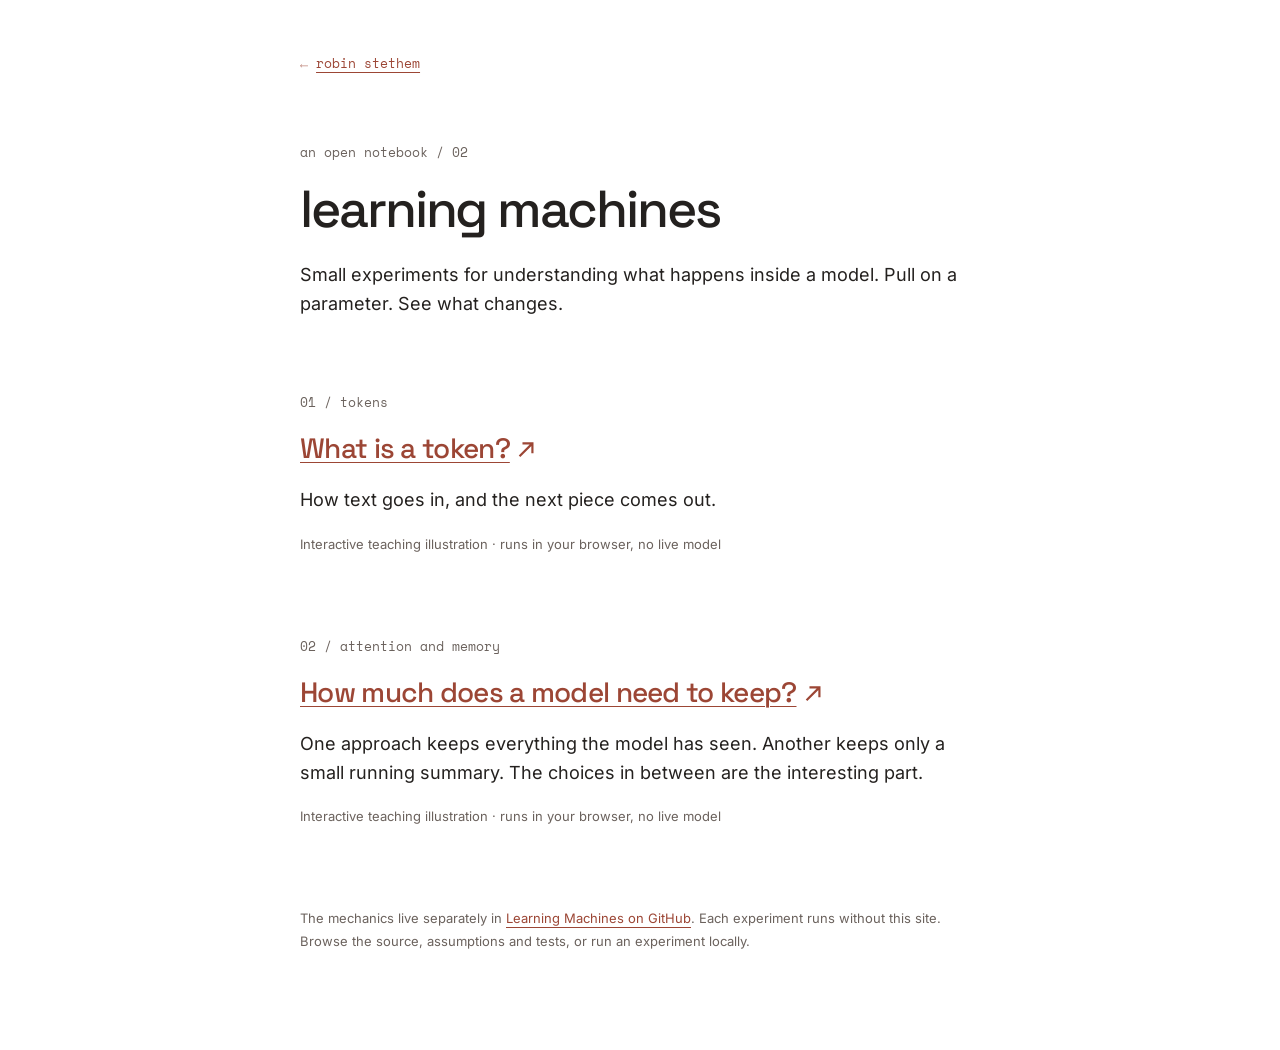
==== commit 3ea81c22: "Draw every arrow on the site as SVG Text arrows (← → ↑ ↓ ↗ ↺) render as colour emoji on some phones." ====
--- a/learning-machines/index.html
+++ b/learning-machines/index.html
@@ -2,12 +2,12 @@
 <html lang="en"><head><meta charset="utf-8"><meta name="viewport" content="width=device-width,initial-scale=1">
 <title>Learning Machines · Robin Stethem</title><meta name="description" content="Small experiments for understanding machine learning.">
 <link rel="canonical" href="https://stethem.com/learning-machines/">
-<link rel="icon" href="../favicon.png"><link rel="stylesheet" href="../styles.css?v=20261029-2"><link rel="stylesheet" href="learning.css?v=20261105-arrows">
+<link rel="icon" href="../favicon.png"><link rel="stylesheet" href="../styles.css?v=20261105-arrows"><link rel="stylesheet" href="learning.css?v=20261105-arrows">
 </head><body><main class="container learning-page">
-<a class="back" href="../"><svg class="arrow arrow-w" viewBox="0 0 24 14" aria-hidden="true" focusable="false"><path d="M24 7H1.2M7.2 1 1.2 7l6 6"/></svg>robin stethem</a>
+<a class="back" href="../"><svg class="arrow arrow-w arrow-before" viewBox="0 0 24 11" aria-hidden="true" focusable="false"><path d="M24 5.5H1.2M6 1 1.2 5.5 6 10"/></svg>robin stethem</a>
 <header><p class="eyebrow">an open notebook / 02</p><h1>learning machines</h1>
 <p>Small experiments for understanding what happens inside a model. Pull on a parameter. See what changes.</p></header>
-<section aria-labelledby="tokens"><p class="eyebrow">01 / tokens</p><h2 id="tokens"><a href="tokens/">What is a token?<svg class="arrow arrow-ne" viewBox="0 0 24 24" aria-hidden="true" focusable="false"><path d="M2.2 21.8 20.6 3.4M6.4 3.4h14.2v14.2"/></svg></a></h2><p>How text goes in, and the next piece comes out.</p><p class="small">Interactive teaching illustration · runs in your browser, no live model</p></section>
-<section aria-labelledby="second"><p class="eyebrow">02 / attention and memory</p><h2 id="second"><a href="attention-and-memory/">How much does a model need to keep?<svg class="arrow arrow-ne" viewBox="0 0 24 24" aria-hidden="true" focusable="false"><path d="M2.2 21.8 20.6 3.4M6.4 3.4h14.2v14.2"/></svg></a></h2><p>One approach keeps everything the model has seen. Another keeps only a small running summary. The choices in between are the interesting part.</p><p class="small">Interactive teaching illustration · runs in your browser, no live model</p></section>
+<section aria-labelledby="tokens"><p class="eyebrow">01 / tokens</p><h2 id="tokens"><a href="tokens/">What is a token?<svg class="arrow arrow-ne arrow-after" viewBox="0 0 24 24" aria-hidden="true" focusable="false"><path d="M2.2 21.8 20.6 3.4M6.4 3.4h14.2v14.2"/></svg></a></h2><p>How text goes in, and the next piece comes out.</p><p class="small">Interactive teaching illustration · runs in your browser, no live model</p></section>
+<section aria-labelledby="second"><p class="eyebrow">02 / attention and memory</p><h2 id="second"><a href="attention-and-memory/">How much does a model need to keep?<svg class="arrow arrow-ne arrow-after" viewBox="0 0 24 24" aria-hidden="true" focusable="false"><path d="M2.2 21.8 20.6 3.4M6.4 3.4h14.2v14.2"/></svg></a></h2><p>One approach keeps everything the model has seen. Another keeps only a small running summary. The choices in between are the interesting part.</p><p class="small">Interactive teaching illustration · runs in your browser, no live model</p></section>
 <footer><p>The mechanics live separately in <a href="https://github.com/rsteth/learning-machines">Learning Machines on GitHub</a>. Each experiment runs without this site. Browse the source, assumptions and tests, or run an experiment locally.</p></footer>
 </main></body></html>
--- a/styles.css
+++ b/styles.css
@@ -796,3 +796,14 @@
  .project-card:has(.project-card__link:hover) .learning-thumb-slab,
  .project-card:has(.project-card__link:focus-visible) .learning-thumb-slab {transform:translateY(var(--slab-lift));}
 }
+
+/* Arrows (SVG, see learning-machines/arrows.mjs). Thin by default, like the text glyphs they replace. */
+.arrow {display:inline-block;fill:none;stroke:currentColor;stroke-width:1.5;stroke-linecap:butt;stroke-linejoin:miter;overflow:visible;flex-shrink:0;}
+.arrow-w,.arrow-e {width:.62em;height:.28em;vertical-align:.03em;}
+.arrow-n,.arrow-s {width:.38em;height:.56em;vertical-align:.07em;stroke-width:2;}
+.arrow-ne {width:.6em;height:.6em;vertical-align:0;stroke-width:3.1;}
+.arrow-ccw {width:.74em;height:.88em;vertical-align:-.02em;stroke-width:2.1;}
+.arrow-ccw .arrow-head {fill:currentColor;stroke:none;}
+/* Next to link text, margins stand in for the space so the underline covers words only. */
+.arrow-before {margin-right:1ch;}
+.arrow-after {margin-left:.3em;}
--- a/learning-machines/learning.css
+++ b/learning-machines/learning.css
@@ -21,6 +21,7 @@
 .growth-chart .full-line {stroke:var(--accent);}
 .growth-chart .hybrid-line {stroke:var(--ink);stroke-dasharray:6 3;}
 .growth-chart .recurrent-line {stroke:var(--muted);stroke-dasharray:2 3;}
+.growth-chart .chart-arrow {stroke:var(--muted);stroke-width:.9;fill:none;}
 .growth-chart text {font-family:var(--font-mono);font-size:11px;fill:var(--muted);}
 #cursor {stroke:var(--muted);stroke-dasharray:3 5;stroke-width:1;}
 .readings {margin:12px 0 24px;font-size:14px;}
@@ -151,8 +152,3 @@
 .learning-study .visual-panel {background-size:var(--vf-len) 1px,1px var(--vf-len),var(--vf-len) 1px,1px var(--vf-len),var(--vf-len) 1px,1px var(--vf-len),var(--vf-len) 1px,1px var(--vf-len),0 0,0 0;}
 .learning-study .visual-panel canvas {outline:0;}
 
-/* Arrows drawn as SVG so phones show the same thin glyph as desktop instead of a colour emoji. */
-.arrow {display:inline-block;fill:none;stroke:currentColor;stroke-linecap:butt;stroke-linejoin:miter;overflow:visible;}
-.arrow-ne {width:.6em;height:.6em;vertical-align:0;stroke-width:3.1;margin-left:.3em;}
-.arrow-w {width:.62em;height:.36em;vertical-align:-.03em;stroke-width:1.5;margin-right:1ch;}
-/* Margins, not a space, so a link underline runs under the words only. */
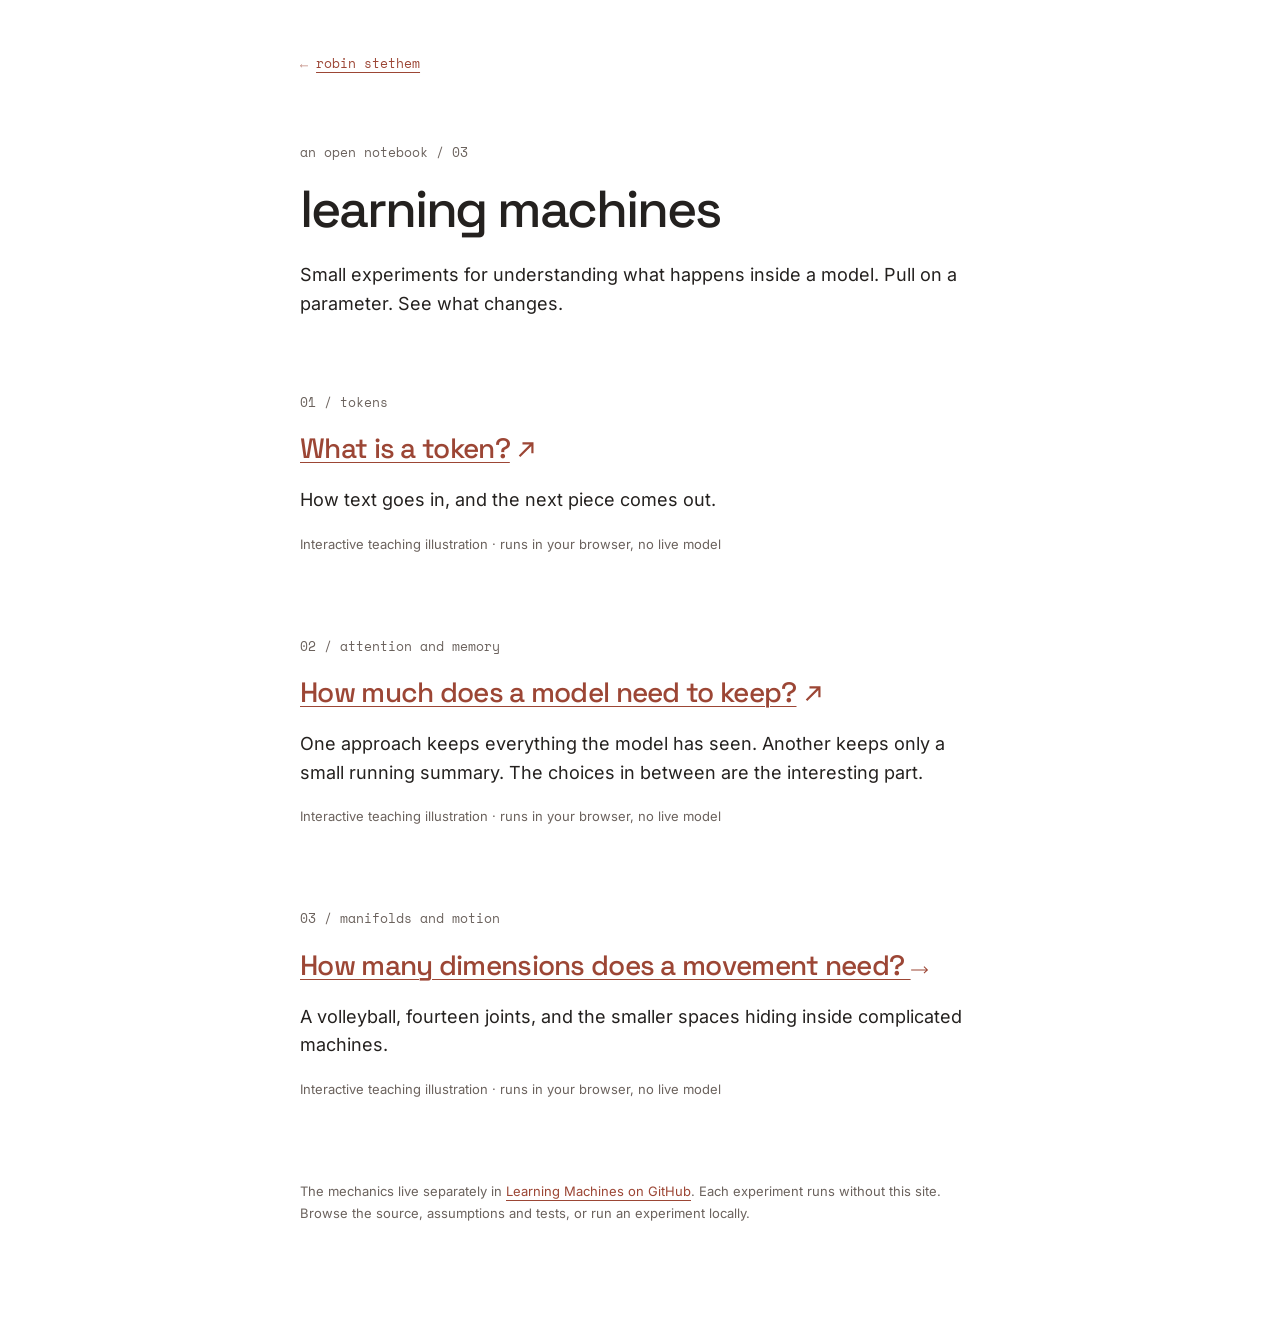
==== commit 318b3850: "Add manifolds and motion study to Learning Machines Third Learning Machines study: fourteen joints, " ====
--- a/learning-machines/index.html
+++ b/learning-machines/index.html
@@ -5,9 +5,9 @@
 <link rel="icon" href="../favicon.png"><link rel="stylesheet" href="../styles.css?v=20261105-arrows"><link rel="stylesheet" href="learning.css?v=20261105-arrows">
 </head><body><main class="container learning-page">
 <a class="back" href="../"><svg class="arrow arrow-w arrow-before" viewBox="0 0 24 11" aria-hidden="true" focusable="false"><path d="M24 5.5H1.2M6 1 1.2 5.5 6 10"/></svg>robin stethem</a>
-<header><p class="eyebrow">an open notebook / 02</p><h1>learning machines</h1>
+<header><p class="eyebrow">an open notebook / 03</p><h1>learning machines</h1>
 <p>Small experiments for understanding what happens inside a model. Pull on a parameter. See what changes.</p></header>
 <section aria-labelledby="tokens"><p class="eyebrow">01 / tokens</p><h2 id="tokens"><a href="tokens/">What is a token?<svg class="arrow arrow-ne arrow-after" viewBox="0 0 24 24" aria-hidden="true" focusable="false"><path d="M2.2 21.8 20.6 3.4M6.4 3.4h14.2v14.2"/></svg></a></h2><p>How text goes in, and the next piece comes out.</p><p class="small">Interactive teaching illustration · runs in your browser, no live model</p></section>
 <section aria-labelledby="second"><p class="eyebrow">02 / attention and memory</p><h2 id="second"><a href="attention-and-memory/">How much does a model need to keep?<svg class="arrow arrow-ne arrow-after" viewBox="0 0 24 24" aria-hidden="true" focusable="false"><path d="M2.2 21.8 20.6 3.4M6.4 3.4h14.2v14.2"/></svg></a></h2><p>One approach keeps everything the model has seen. Another keeps only a small running summary. The choices in between are the interesting part.</p><p class="small">Interactive teaching illustration · runs in your browser, no live model</p></section>
-<footer><p>The mechanics live separately in <a href="https://github.com/rsteth/learning-machines">Learning Machines on GitHub</a>. Each experiment runs without this site. Browse the source, assumptions and tests, or run an experiment locally.</p></footer>
+<section aria-labelledby="third"><p class="eyebrow">03 / manifolds and motion</p><h2 id="third"><a href="manifolds/">How many dimensions does a movement need? <svg class="arrow arrow-e" viewBox="0 0 24 11" aria-label="to" role="img"><path d="M0 5.5h22.8M18 1l4.8 4.5L18 10"/></svg></a></h2><p>A volleyball, fourteen joints, and the smaller spaces hiding inside complicated machines.</p><p class="small">Interactive teaching illustration · runs in your browser, no live model</p></section><footer><p>The mechanics live separately in <a href="https://github.com/rsteth/learning-machines">Learning Machines on GitHub</a>. Each experiment runs without this site. Browse the source, assumptions and tests, or run an experiment locally.</p></footer>
 </main></body></html>
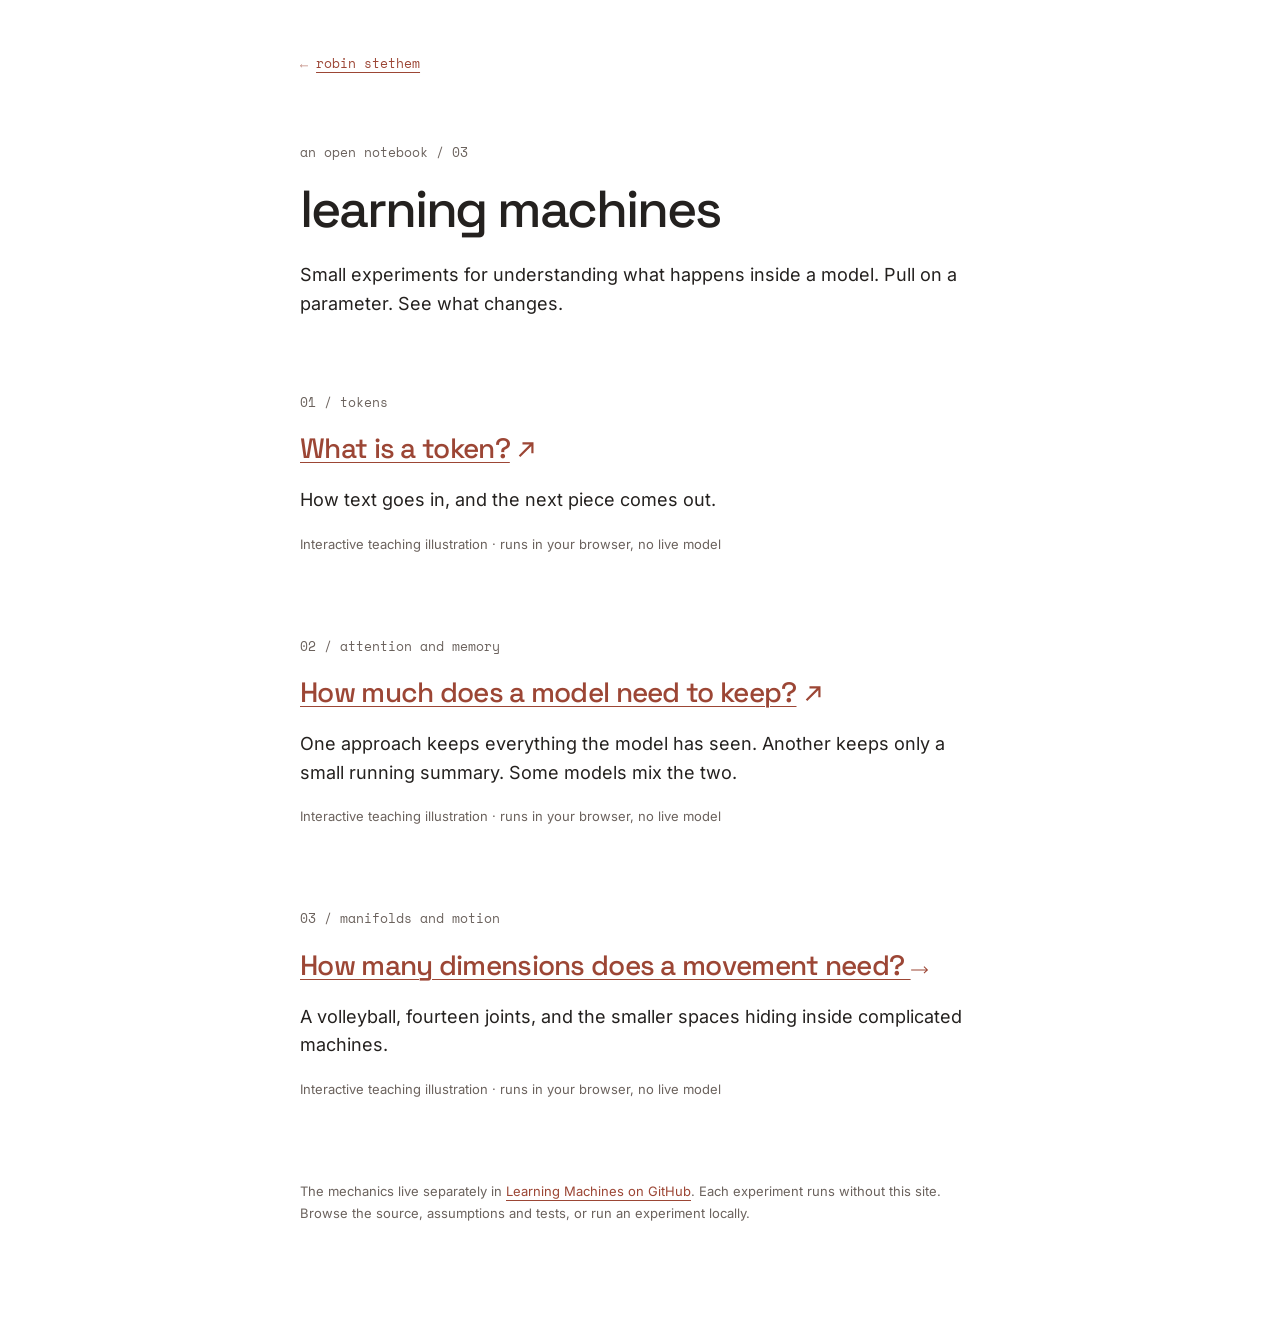
==== commit 012cbee7: "Learning machines index: say what sits between the two approaches" ====
--- a/learning-machines/index.html
+++ b/learning-machines/index.html
@@ -1,13 +1,48 @@
 <!doctype html>
-<html lang="en"><head><meta charset="utf-8"><meta name="viewport" content="width=device-width,initial-scale=1">
-<title>Learning Machines · Robin Stethem</title><meta name="description" content="Small experiments for understanding machine learning.">
-<link rel="canonical" href="https://stethem.com/learning-machines/">
-<link rel="icon" href="../favicon.png"><link rel="stylesheet" href="../styles.css?v=20261105-arrows"><link rel="stylesheet" href="learning.css?v=20261105-arrows">
-</head><body><main class="container learning-page">
-<a class="back" href="../"><svg class="arrow arrow-w arrow-before" viewBox="0 0 24 11" aria-hidden="true" focusable="false"><path d="M24 5.5H1.2M6 1 1.2 5.5 6 10"/></svg>robin stethem</a>
-<header><p class="eyebrow">an open notebook / 03</p><h1>learning machines</h1>
-<p>Small experiments for understanding what happens inside a model. Pull on a parameter. See what changes.</p></header>
-<section aria-labelledby="tokens"><p class="eyebrow">01 / tokens</p><h2 id="tokens"><a href="tokens/">What is a token?<svg class="arrow arrow-ne arrow-after" viewBox="0 0 24 24" aria-hidden="true" focusable="false"><path d="M2.2 21.8 20.6 3.4M6.4 3.4h14.2v14.2"/></svg></a></h2><p>How text goes in, and the next piece comes out.</p><p class="small">Interactive teaching illustration · runs in your browser, no live model</p></section>
-<section aria-labelledby="second"><p class="eyebrow">02 / attention and memory</p><h2 id="second"><a href="attention-and-memory/">How much does a model need to keep?<svg class="arrow arrow-ne arrow-after" viewBox="0 0 24 24" aria-hidden="true" focusable="false"><path d="M2.2 21.8 20.6 3.4M6.4 3.4h14.2v14.2"/></svg></a></h2><p>One approach keeps everything the model has seen. Another keeps only a small running summary. The choices in between are the interesting part.</p><p class="small">Interactive teaching illustration · runs in your browser, no live model</p></section>
-<section aria-labelledby="third"><p class="eyebrow">03 / manifolds and motion</p><h2 id="third"><a href="manifolds/">How many dimensions does a movement need? <svg class="arrow arrow-e" viewBox="0 0 24 11" aria-label="to" role="img"><path d="M0 5.5h22.8M18 1l4.8 4.5L18 10"/></svg></a></h2><p>A volleyball, fourteen joints, and the smaller spaces hiding inside complicated machines.</p><p class="small">Interactive teaching illustration · runs in your browser, no live model</p></section><footer><p>The mechanics live separately in <a href="https://github.com/rsteth/learning-machines">Learning Machines on GitHub</a>. Each experiment runs without this site. Browse the source, assumptions and tests, or run an experiment locally.</p></footer>
-</main></body></html>+<html lang="en">
+<head>
+  <meta charset="utf-8">
+  <meta name="viewport" content="width=device-width,initial-scale=1">
+  <title>Learning Machines · Robin Stethem</title>
+  <meta name="description" content="Small experiments for understanding machine learning.">
+  <link rel="canonical" href="https://stethem.com/learning-machines/">
+  <link rel="icon" href="../favicon.png">
+  <link rel="stylesheet" href="../styles.css?v=20261105-arrows">
+  <link rel="stylesheet" href="learning.css?v=20261105-arrows">
+</head>
+<body>
+<main class="container learning-page">
+  <a class="back" href="../"><svg class="arrow arrow-w arrow-before" viewBox="0 0 24 11" aria-hidden="true" focusable="false"><path d="M24 5.5H1.2M6 1 1.2 5.5 6 10"/></svg>robin stethem</a>
+  <header>
+    <p class="eyebrow">an open notebook / 03</p>
+    <h1>learning machines</h1>
+    <p>Small experiments for understanding what happens inside a model. Pull on a parameter. See what changes.</p>
+  </header>
+
+  <section aria-labelledby="tokens">
+    <p class="eyebrow">01 / tokens</p>
+    <h2 id="tokens"><a href="tokens/">What is a token?<svg class="arrow arrow-ne arrow-after" viewBox="0 0 24 24" aria-hidden="true" focusable="false"><path d="M2.2 21.8 20.6 3.4M6.4 3.4h14.2v14.2"/></svg></a></h2>
+    <p>How text goes in, and the next piece comes out.</p>
+    <p class="small">Interactive teaching illustration · runs in your browser, no live model</p>
+  </section>
+
+  <section aria-labelledby="second">
+    <p class="eyebrow">02 / attention and memory</p>
+    <h2 id="second"><a href="attention-and-memory/">How much does a model need to keep?<svg class="arrow arrow-ne arrow-after" viewBox="0 0 24 24" aria-hidden="true" focusable="false"><path d="M2.2 21.8 20.6 3.4M6.4 3.4h14.2v14.2"/></svg></a></h2>
+    <p>One approach keeps everything the model has seen. Another keeps only a small running summary. Some models mix the two.</p>
+    <p class="small">Interactive teaching illustration · runs in your browser, no live model</p>
+  </section>
+
+  <section aria-labelledby="third">
+    <p class="eyebrow">03 / manifolds and motion</p>
+    <h2 id="third"><a href="manifolds/">How many dimensions does a movement need? <svg class="arrow arrow-e" viewBox="0 0 24 11" aria-label="to" role="img"><path d="M0 5.5h22.8M18 1l4.8 4.5L18 10"/></svg></a></h2>
+    <p>A volleyball, fourteen joints, and the smaller spaces hiding inside complicated machines.</p>
+    <p class="small">Interactive teaching illustration · runs in your browser, no live model</p>
+  </section>
+
+  <footer>
+    <p>The mechanics live separately in <a href="https://github.com/rsteth/learning-machines">Learning Machines on GitHub</a>. Each experiment runs without this site. Browse the source, assumptions and tests, or run an experiment locally.</p>
+  </footer>
+</main>
+</body>
+</html>
--- a/styles.css
+++ b/styles.css
@@ -32,6 +32,9 @@
     --accent-hover: #783326;
     --page-background: #fff;
     --header-background: #f3f1ed;
+    --portfolio-gutter: clamp(36px, 5vw, 72px);
+    --portfolio-column-gap: clamp(40px, 4vw, 64px);
+    --portfolio-row-gap: 88px;
 }
 
 body {
@@ -95,13 +98,13 @@
 }
 
 .container.portfolio {
-    max-width: 1080px;
-    padding: 48px 28px;
+    max-width: 1024px;
+    padding: 64px var(--portfolio-gutter) 80px;
 }
 
 .portfolio-intro {
-    margin: 0 -28px 48px;
-    padding: 40px 28px 32px;
+    margin: 0 calc(-1 * var(--portfolio-gutter)) 64px;
+    padding: 40px var(--portfolio-gutter) 32px;
     background: var(--header-background);
 }
 
@@ -116,7 +119,7 @@
     display: grid;
     grid-template-columns: repeat(2, minmax(0, 1fr));
     align-items: start;
-    gap: 64px 32px;
+    gap: var(--portfolio-row-gap) var(--portfolio-column-gap);
     text-align: left;
 }
 
@@ -262,14 +265,14 @@
     }
 
     .container.portfolio {
-        padding: 56px 20px 40px;
+        --portfolio-gutter: 28px;
+        --portfolio-row-gap: 64px;
+        padding: 56px var(--portfolio-gutter) 64px;
     }
 
     .portfolio-intro {
-        margin-right: -20px;
-        margin-left: -20px;
-        padding: 32px 20px 24px;
-        margin-bottom: 36px;
+        padding: 32px var(--portfolio-gutter) 24px;
+        margin-bottom: 48px;
     }
 
     .portfolio-intro h1 {
@@ -278,7 +281,15 @@
 
     .project-grid {
         grid-template-columns: minmax(0, 1fr);
-        gap: 48px;
+    }
+
+    .project-thumbnail {
+        width: calc(100% + 2 * var(--portfolio-gutter));
+        margin-inline: calc(-1 * var(--portfolio-gutter));
+    }
+
+    .project-card__link::after {
+        inset-inline: calc(-1 * var(--portfolio-gutter));
     }
 
     .project-card--last {
@@ -797,6 +808,14 @@
  .project-card:has(.project-card__link:focus-visible) .learning-thumb-slab {transform:translateY(var(--slab-lift));}
 }
 
+/* Mysterious Modular Device thumbnail. On hover the blocks slide out sideways like Jenga pieces. */
+.project-thumbnail--mmd .mmd-thumbnail-art {display:block;width:100%;height:100%;pointer-events:none;}
+@media (hover:hover) and (pointer:fine) and (prefers-reduced-motion:no-preference) {
+ .project-thumbnail--mmd .mmd-piece {transition:transform 220ms ease-out;}
+ .project-card:has(.project-card__link:hover) .mmd-piece,
+ .project-card:has(.project-card__link:focus-visible) .mmd-piece {transform:translate(var(--mmd-x),var(--mmd-y));}
+}
+
 /* Arrows (SVG, see learning-machines/arrows.mjs). Thin by default, like the text glyphs they replace. */
 .arrow {display:inline-block;fill:none;stroke:currentColor;stroke-width:1.5;stroke-linecap:butt;stroke-linejoin:miter;overflow:visible;flex-shrink:0;}
 .arrow-w,.arrow-e {width:.62em;height:.28em;vertical-align:.03em;}
--- a/learning-machines/learning.css
+++ b/learning-machines/learning.css
@@ -152,3 +152,13 @@
 .learning-study .visual-panel {background-size:var(--vf-len) 1px,1px var(--vf-len),var(--vf-len) 1px,1px var(--vf-len),var(--vf-len) 1px,1px var(--vf-len),var(--vf-len) 1px,1px var(--vf-len),0 0,0 0;}
 .learning-study .visual-panel canvas {outline:0;}
 
+
+/* Attention and memory: the cards from study 01, kept on the table. */
+.cards-figure {margin:8px 0 72px;}
+.cards-figure svg {display:block;width:100%;height:auto;overflow:visible;}
+.cards-figure rect {fill:#f6f3eb;stroke:#c7c4b7;}
+.cards-figure .cards-last rect {stroke:var(--accent);stroke-width:2;}
+.cards-figure text {font:14px var(--font-mono);fill:var(--ink);}
+.cards-arcs path {fill:none;stroke:var(--accent);stroke-width:1.5;opacity:.7;}
+.cards-figure figcaption {font:12px/1.7 var(--font-mono);color:var(--muted);margin-top:14px;}
+@media(max-width:540px){.cards-figure text{font-size:20px;}.cards-figure {margin-bottom:56px;}}
